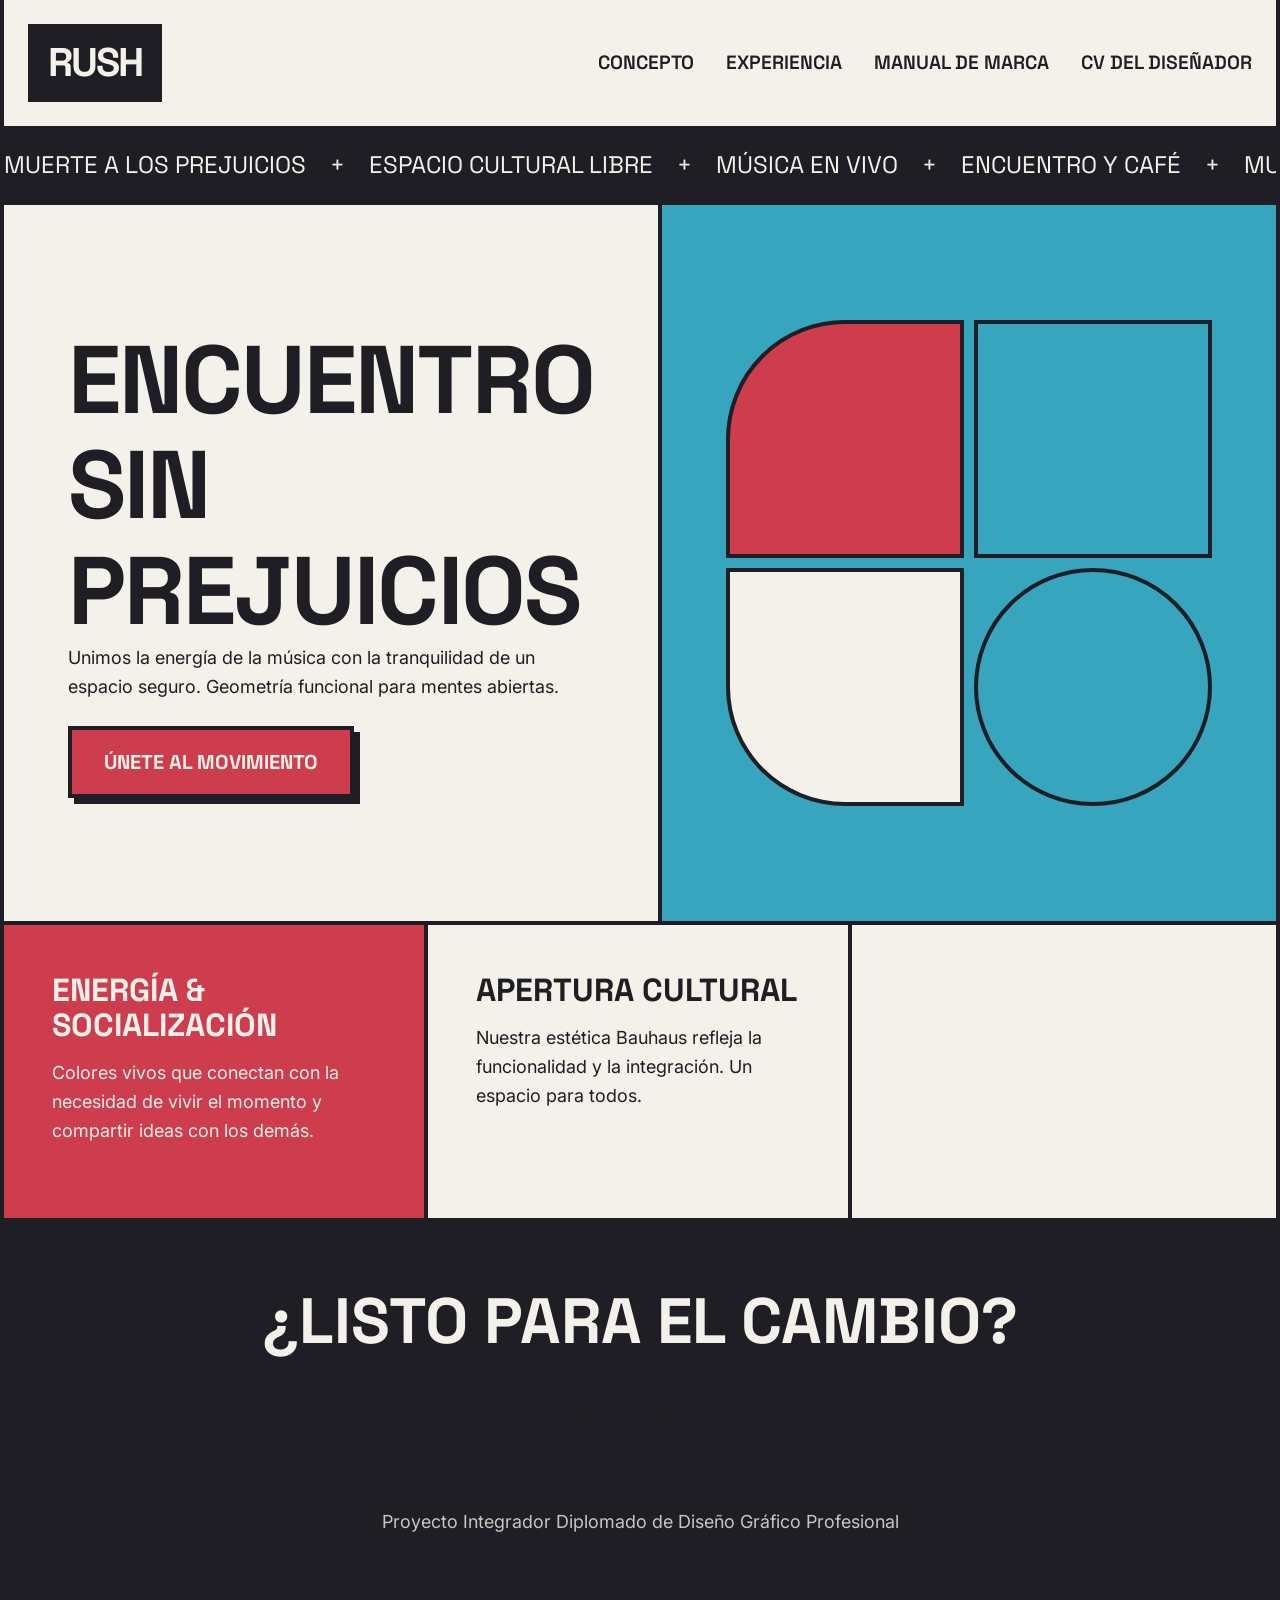
==== index.html @ 5c7700f4 "Initial commit" ====
<!DOCTYPE html>
<html lang="es">
<head>
    <meta charset="UTF-8">
    <meta name="viewport" content="width=device-width, initial-scale=1.0">
    <title>Rush | Muerte a los prejuicios</title>
    <meta name="description" content="Rush: Espacio cultural, musical y de encuentro sin prejuicios.">
    <link rel="stylesheet" href="css/style.css">
</head>
<body>
    <div class="brutalist-container">
        <!-- Header -->
        <header class="site-header">
            <div class="logo">RUSH</div>
            <nav class="nav-links">
                <a href="#concepto">Concepto</a>
                <a href="#experiencia">Experiencia</a>
                <a href="brand.html">Manual de Marca</a>
                <a href="cv/index.html">CV del Diseñador</a>
            </nav>
        </header>

        <!-- Marquee -->
        <div class="ticker-wrap">
            <div class="ticker">
                MUERTE A LOS PREJUICIOS &nbsp;&nbsp;&nbsp;+&nbsp;&nbsp;&nbsp; ESPACIO CULTURAL LIBRE &nbsp;&nbsp;&nbsp;+&nbsp;&nbsp;&nbsp; MÚSICA EN VIVO &nbsp;&nbsp;&nbsp;+&nbsp;&nbsp;&nbsp; ENCUENTRO Y CAFÉ &nbsp;&nbsp;&nbsp;+&nbsp;&nbsp;&nbsp; 
                MUERTE A LOS PREJUICIOS &nbsp;&nbsp;&nbsp;+&nbsp;&nbsp;&nbsp; ESPACIO CULTURAL LIBRE &nbsp;&nbsp;&nbsp;+&nbsp;&nbsp;&nbsp; MÚSICA EN VIVO &nbsp;&nbsp;&nbsp;+&nbsp;&nbsp;&nbsp; ENCUENTRO Y CAFÉ &nbsp;&nbsp;&nbsp;+&nbsp;&nbsp;&nbsp;
            </div>
        </div>

        <!-- Hero Section -->
        <section class="hero brutalist-section">
            <div class="hero-content">
                <h1>Encuentro<br>Sin<br>Prejuicios</h1>
                <p>Unimos la energía de la música con la tranquilidad de un espacio seguro. Geometría funcional para mentes abiertas.</p>
                <div>
                    <a href="#unete" class="brutalist-button">Únete al movimiento</a>
                </div>
            </div>
            <div class="hero-visual">
                <div class="bauhaus-graphic">
                    <div class="bauhaus-shape shape-1"></div>
                    <div class="bauhaus-shape shape-2"></div>
                    <div class="bauhaus-shape shape-3"></div>
                    <div class="bauhaus-shape shape-4"></div>
                </div>
            </div>
        </section>

        <!-- Features -->
        <section id="concepto" class="features-grid brutalist-section">
            <div class="feature-card c-terracota">
                <h3>Energía & Socialización</h3>
                <p>Colores vivos que conectan con la necesidad de vivir el momento y compartir ideas con los demás.</p>
            </div>
            <div class="feature-card c-crema">
                <h3>Apertura Cultural</h3>
                <p>Nuestra estética Bauhaus refleja la funcionalidad y la integración. Un espacio para todos.</p>
            </div>
            <div class="feature-card c-salvia">
                <h3>Balance & Relajación</h3>
                <p>Tonos que aportan paz mental para estudiar, platicar o disfrutar un buen café por la tarde.</p>
            </div>
        </section>

        <!-- Footer -->
        <footer class="site-footer">
            <h2>¿Listo para el cambio?</h2>
            <a href="#" class="brutalist-button mostaza">Visítanos Hoy</a>
            <p style="margin-top: 3rem; opacity: 0.8;">Proyecto Integrador Diplomado de Diseño Gráfico Profesional</p>
        </footer>
    </div>
</body>
</html>
---- css/style.css ----
@import url('https://fonts.googleapis.com/css2?family=Space+Grotesk:wght@400;600;700&family=Inter:wght@400;500;600&display=swap');

:root {
  --color-crema: #F4F1EA;
  --color-carbon: #1E1E24;
  --color-terracota: #ce3d4d;
  --color-azul: #37a5bd;

  --font-display: 'Space Grotesk', sans-serif;
  /* Represents "Warlem" */
  --font-body: 'Inter', sans-serif;

  --border-thick: 4px solid var(--color-carbon);
  --border-thin: 2px solid var(--color-carbon);
}

* {
  box-sizing: border-box;
  margin: 0;
  padding: 0;
}

body {
  background-color: var(--color-crema);
  color: var(--color-carbon);
  font-family: var(--font-body);
  line-height: 1.6;
  overflow-x: hidden;
}

/* Typography */
h1,
h2,
h3,
h4,
h5,
h6 {
  font-family: var(--font-display);
  text-transform: uppercase;
  font-weight: 700;
  line-height: 1.1;
}

h1 {
  font-size: clamp(3rem, 8vw, 6rem);
  letter-spacing: -0.02em;
}

h2 {
  font-size: clamp(2rem, 5vw, 4rem);
}

p {
  font-size: 1.125rem;
  margin-bottom: 1.5rem;
}

a {
  color: var(--color-carbon);
  text-decoration: none;
}

/* Brutalist Utility Classes */
.brutalist-container {
  max-width: 1400px;
  margin: 0 auto;
  border-left: var(--border-thick);
  border-right: var(--border-thick);
  background: var(--color-crema);
}

.brutalist-section {
  border-bottom: var(--border-thick);
}

.brutalist-button {
  display: inline-block;
  background-color: var(--color-terracota);
  color: var(--color-crema);
  font-family: var(--font-display);
  font-weight: 700;
  font-size: 1.25rem;
  text-transform: uppercase;
  padding: 1rem 2rem;
  border: var(--border-thick);
  box-shadow: 6px 6px 0px var(--color-carbon);
  transition: transform 0.1s, box-shadow 0.1s;
  cursor: pointer;
}

.brutalist-button:hover {
  transform: translate(2px, 2px);
  box-shadow: 4px 4px 0px var(--color-carbon);
}

.brutalist-button:active {
  transform: translate(6px, 6px);
  box-shadow: 0px 0px 0px var(--color-carbon);
}

.brutalist-button.mostaza {
  background-color: var(--color-mostaza);
  color: var(--color-carbon);
}

.brutalist-button.azul {
  background-color: var(--color-azul);
}

/* Header / Nav */
.site-header {
  display: flex;
  justify-content: space-between;
  align-items: center;
  padding: 1.5rem;
  border-bottom: var(--border-thick);
  background-color: var(--color-mostaza);
}

.logo {
  font-family: var(--font-display);
  font-size: 2.5rem;
  font-weight: 700;
  letter-spacing: -0.05em;
  background: var(--color-carbon);
  color: var(--color-crema);
  padding: 0.2rem 1rem;
  border: var(--border-thick);
}

.nav-links {
  display: flex;
  gap: 2rem;
}

.nav-links a {
  font-family: var(--font-display);
  font-weight: 600;
  font-size: 1.2rem;
  text-transform: uppercase;
  position: relative;
}

.nav-links a::after {
  content: '';
  position: absolute;
  bottom: -4px;
  left: 0;
  width: 0%;
  height: 4px;
  background-color: var(--color-carbon);
  transition: width 0.3s ease;
}

.nav-links a:hover::after {
  width: 100%;
}

/* Hero Section */
.hero {
  display: grid;
  grid-template-columns: 1fr 1fr;
  min-height: 80vh;
}

.hero-content {
  padding: 4rem;
  display: flex;
  flex-direction: column;
  justify-content: center;
  border-right: var(--border-thick);
}

.hero-visual {
  background-color: var(--color-azul);
  display: flex;
  align-items: center;
  justify-content: center;
  padding: 4rem;
  position: relative;
  overflow: hidden;
}

/* Bauhaus Graphic Element */
.bauhaus-graphic {
  position: relative;
  width: 100%;
  aspect-ratio: 1;
  display: grid;
  grid-template-columns: 1fr 1fr;
  grid-template-rows: 1fr 1fr;
  gap: 10px;
}

.bauhaus-shape {
  border: var(--border-thick);
}

.shape-1 {
  background-color: var(--color-terracota);
  border-radius: 50% 0 0 0;
}

.shape-2 {
  background-color: var(--color-mostaza);
}

.shape-3 {
  background-color: var(--color-crema);
  border-radius: 0 0 0 50%;
}

.shape-4 {
  background-color: var(--color-salvia);
  border-radius: 50%;
}

/* Marquee / Ticker */
.ticker-wrap {
  width: 100%;
  overflow: hidden;
  background-color: var(--color-carbon);
  color: var(--color-crema);
  padding: 1rem 0;
  border-bottom: var(--border-thick);
  white-space: nowrap;
}

.ticker {
  display: inline-block;
  white-space: nowrap;
  animation: ticker 20s linear infinite;
  font-family: var(--font-display);
  font-size: 1.5rem;
  text-transform: uppercase;
}

@keyframes ticker {
  0% {
    transform: translateX(0);
  }

  100% {
    transform: translateX(-50%);
  }
}

/* Features Grid */
.features-grid {
  display: grid;
  grid-template-columns: repeat(3, 1fr);
}

.feature-card {
  padding: 3rem;
  border-right: var(--border-thick);
}

.feature-card:last-child {
  border-right: none;
}

.feature-card h3 {
  margin-bottom: 1rem;
  font-size: 2rem;
}

.feature-card.c-terracota {
  background-color: var(--color-terracota);
  color: var(--color-crema);
}

.feature-card.c-salvia {
  background-color: var(--color-salvia);
  color: var(--color-crema);
}

.feature-card.c-crema {
  background-color: var(--color-crema);
}

/* Footer */
.site-footer {
  background-color: var(--color-carbon);
  color: var(--color-crema);
  padding: 4rem;
  text-align: center;
}

.site-footer h2 {
  color: var(--color-mostaza);
  margin-bottom: 2rem;
}

/* Responsive */
@media (max-width: 900px) {
  .hero {
    grid-template-columns: 1fr;
  }

  .hero-content {
    border-right: none;
    border-bottom: var(--border-thick);
    padding: 2rem;
  }

  .features-grid {
    grid-template-columns: 1fr;
  }

  .feature-card {
    border-right: none;
    border-bottom: var(--border-thick);
  }

  .feature-card:last-child {
    border-bottom: none;
  }

  .nav-links {
    display: none;
    /* simple mobile handling */
  }
}

.color-palette {
  display: grid;
  grid-template-columns: repeat(auto-fit, minmax(200px, 1fr));
  gap: 2rem;
  margin-top: 2rem;
}

.color-swatch {
  border: var(--border-thick);
  aspect-ratio: 1;
  display: flex;
  flex-direction: column;
  justify-content: flex-end;
  padding: 1rem;
  box-shadow: 4px 4px 0px var(--color-carbon);
  font-family: var(--font-display);
  font-weight: 700;
}

.swatch-crema {
  background: var(--color-crema);
  color: var(--color-carbon);
}

.swatch-carbon {
  background: var(--color-carbon);
  color: var(--color-crema);
}

.swatch-terracota {
  background: var(--color-terracota);
  color: var(--color-crema);
}

.swatch-azul {
  background: var(--color-azul);
  color: var(--color-crema);
}

.typography-spec {
  background-color: var(--color-crema);
  padding: 3rem;
  border: var(--border-thick);
  margin-top: 2rem;
}

.type-display {
  font-family: var(--font-display);
  font-size: 4rem;
  line-height: 1;
  margin-bottom: 1rem;
  word-wrap: break-word;
}
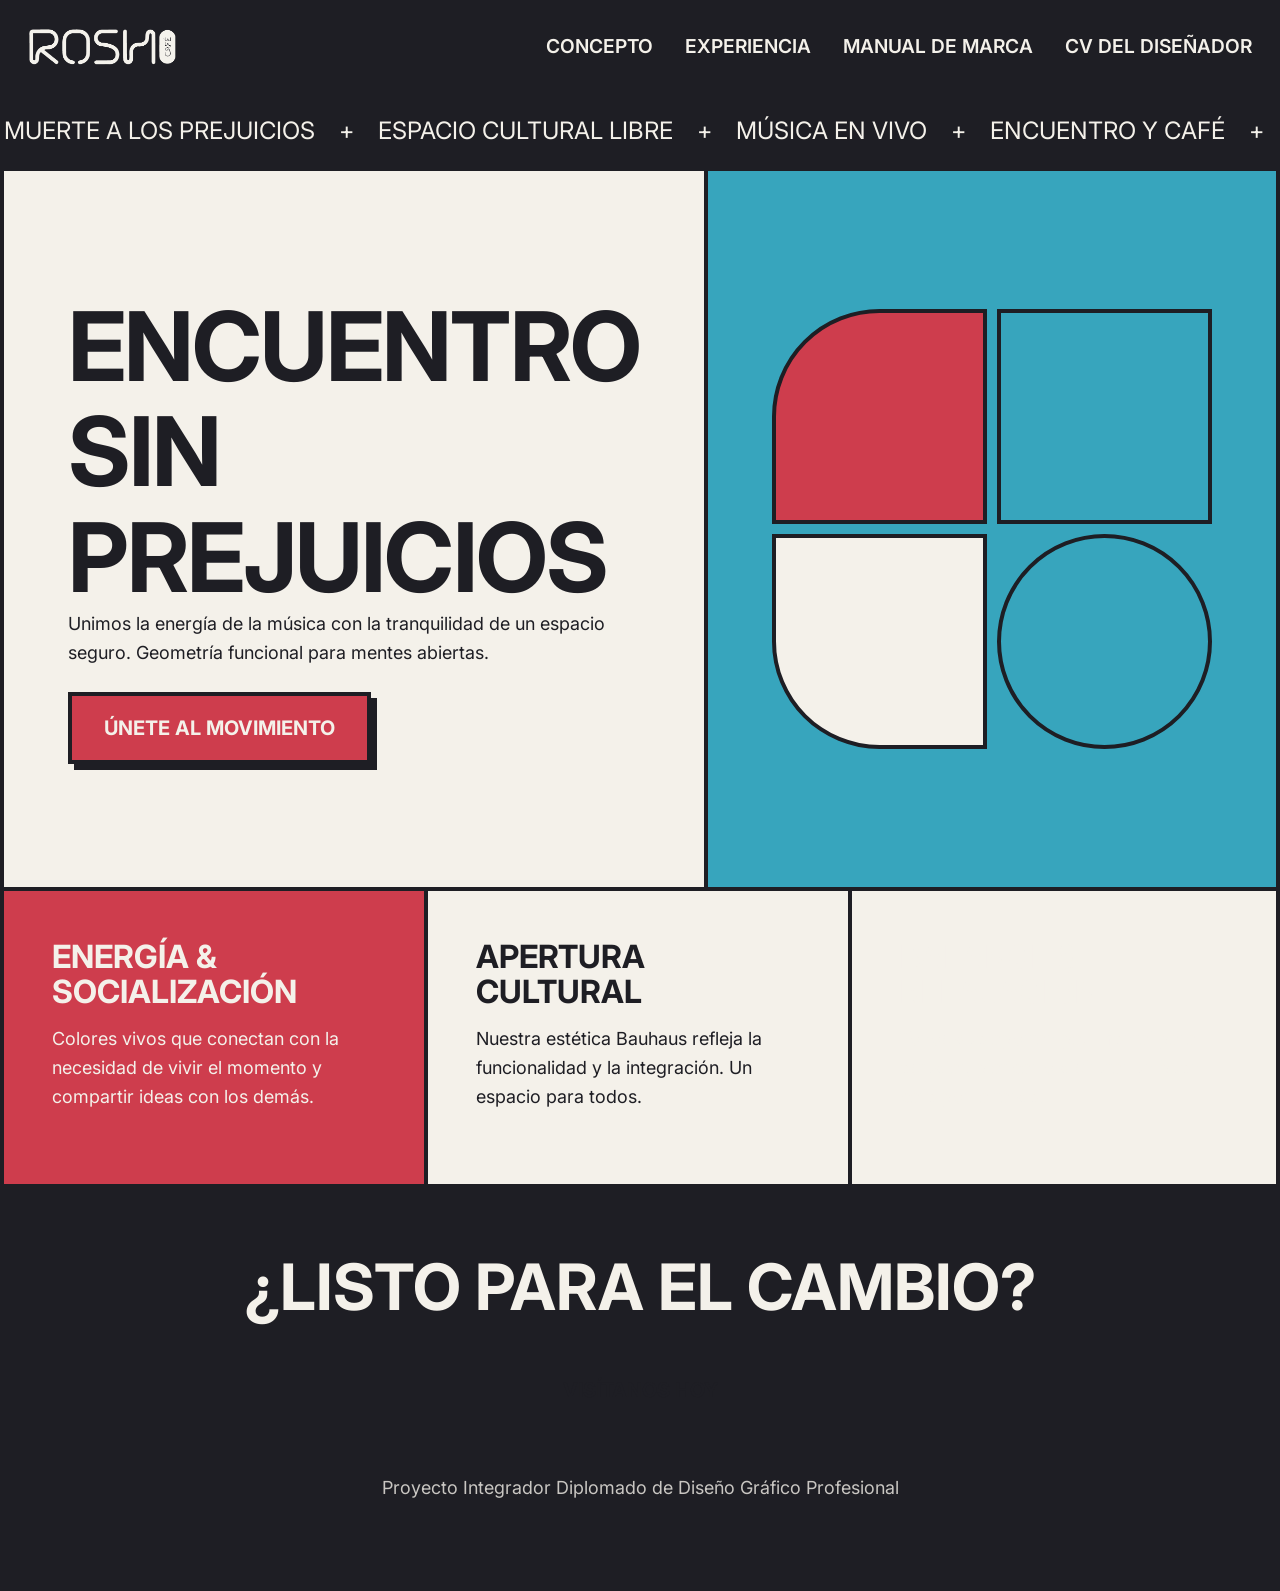
==== commit 70355226: "feat: redesign CV layout with new aesthetic, add image assets, and update project documentation." ====
--- a/index.html
+++ b/index.html
@@ -1,5 +1,6 @@
 <!DOCTYPE html>
 <html lang="es">
+
 <head>
     <meta charset="UTF-8">
     <meta name="viewport" content="width=device-width, initial-scale=1.0">
@@ -7,11 +8,12 @@
     <meta name="description" content="Rush: Espacio cultural, musical y de encuentro sin prejuicios.">
     <link rel="stylesheet" href="css/style.css">
 </head>
+
 <body>
     <div class="brutalist-container">
         <!-- Header -->
         <header class="site-header">
-            <div class="logo">RUSH</div>
+            <img src="/imagen/logo-crema.png" alt="logo RUSH" width="150px">
             <nav class="nav-links">
                 <a href="#concepto">Concepto</a>
                 <a href="#experiencia">Experiencia</a>
@@ -23,8 +25,12 @@
         <!-- Marquee -->
         <div class="ticker-wrap">
             <div class="ticker">
-                MUERTE A LOS PREJUICIOS &nbsp;&nbsp;&nbsp;+&nbsp;&nbsp;&nbsp; ESPACIO CULTURAL LIBRE &nbsp;&nbsp;&nbsp;+&nbsp;&nbsp;&nbsp; MÚSICA EN VIVO &nbsp;&nbsp;&nbsp;+&nbsp;&nbsp;&nbsp; ENCUENTRO Y CAFÉ &nbsp;&nbsp;&nbsp;+&nbsp;&nbsp;&nbsp; 
-                MUERTE A LOS PREJUICIOS &nbsp;&nbsp;&nbsp;+&nbsp;&nbsp;&nbsp; ESPACIO CULTURAL LIBRE &nbsp;&nbsp;&nbsp;+&nbsp;&nbsp;&nbsp; MÚSICA EN VIVO &nbsp;&nbsp;&nbsp;+&nbsp;&nbsp;&nbsp; ENCUENTRO Y CAFÉ &nbsp;&nbsp;&nbsp;+&nbsp;&nbsp;&nbsp;
+                MUERTE A LOS PREJUICIOS &nbsp;&nbsp;&nbsp;+&nbsp;&nbsp;&nbsp; ESPACIO CULTURAL LIBRE
+                &nbsp;&nbsp;&nbsp;+&nbsp;&nbsp;&nbsp; MÚSICA EN VIVO &nbsp;&nbsp;&nbsp;+&nbsp;&nbsp;&nbsp; ENCUENTRO Y
+                CAFÉ &nbsp;&nbsp;&nbsp;+&nbsp;&nbsp;&nbsp;
+                MUERTE A LOS PREJUICIOS &nbsp;&nbsp;&nbsp;+&nbsp;&nbsp;&nbsp; ESPACIO CULTURAL LIBRE
+                &nbsp;&nbsp;&nbsp;+&nbsp;&nbsp;&nbsp; MÚSICA EN VIVO &nbsp;&nbsp;&nbsp;+&nbsp;&nbsp;&nbsp; ENCUENTRO Y
+                CAFÉ &nbsp;&nbsp;&nbsp;+&nbsp;&nbsp;&nbsp;
             </div>
         </div>
 
@@ -32,7 +38,8 @@
         <section class="hero brutalist-section">
             <div class="hero-content">
                 <h1>Encuentro<br>Sin<br>Prejuicios</h1>
-                <p>Unimos la energía de la música con la tranquilidad de un espacio seguro. Geometría funcional para mentes abiertas.</p>
+                <p>Unimos la energía de la música con la tranquilidad de un espacio seguro. Geometría funcional para
+                    mentes abiertas.</p>
                 <div>
                     <a href="#unete" class="brutalist-button">Únete al movimiento</a>
                 </div>
@@ -71,4 +78,5 @@
         </footer>
     </div>
 </body>
-</html>
+
+</html>
--- a/css/style.css
+++ b/css/style.css
@@ -1,4 +1,12 @@
 @import url('https://fonts.googleapis.com/css2?family=Space+Grotesk:wght@400;600;700&family=Inter:wght@400;500;600&display=swap');
+
+@font-face {
+  font-family: 'Warlem';
+  src: url('../warlem.otf') format('opentype');
+  font-weight: normal;
+  font-style: normal;
+  font-display: swap;
+}
 
 :root {
   --color-crema: #F4F1EA;
@@ -6,9 +14,8 @@
   --color-terracota: #ce3d4d;
   --color-azul: #37a5bd;
 
-  --font-display: 'Space Grotesk', sans-serif;
-  /* Represents "Warlem" */
-  --font-body: 'Inter', sans-serif;
+  --font-display: 'Avenir Next', 'Inter', sans-serif;
+  --font-body: 'Avenir Next', 'Inter', sans-serif;
 
   --border-thick: 4px solid var(--color-carbon);
   --border-thin: 2px solid var(--color-carbon);
@@ -114,18 +121,16 @@
   align-items: center;
   padding: 1.5rem;
   border-bottom: var(--border-thick);
-  background-color: var(--color-mostaza);
+  background-color: var(--color-carbon);
 }
 
 .logo {
-  font-family: var(--font-display);
-  font-size: 2.5rem;
-  font-weight: 700;
-  letter-spacing: -0.05em;
   background: var(--color-carbon);
   color: var(--color-crema);
   padding: 0.2rem 1rem;
   border: var(--border-thick);
+  width: 220px;
+  height: auto;
 }
 
 .nav-links {
@@ -134,6 +139,7 @@
 }
 
 .nav-links a {
+  color: var(--color-crema);
   font-family: var(--font-display);
   font-weight: 600;
   font-size: 1.2rem;
@@ -148,7 +154,7 @@
   left: 0;
   width: 0%;
   height: 4px;
-  background-color: var(--color-carbon);
+  background-color: var(--color-crema);
   transition: width 0.3s ease;
 }
 
